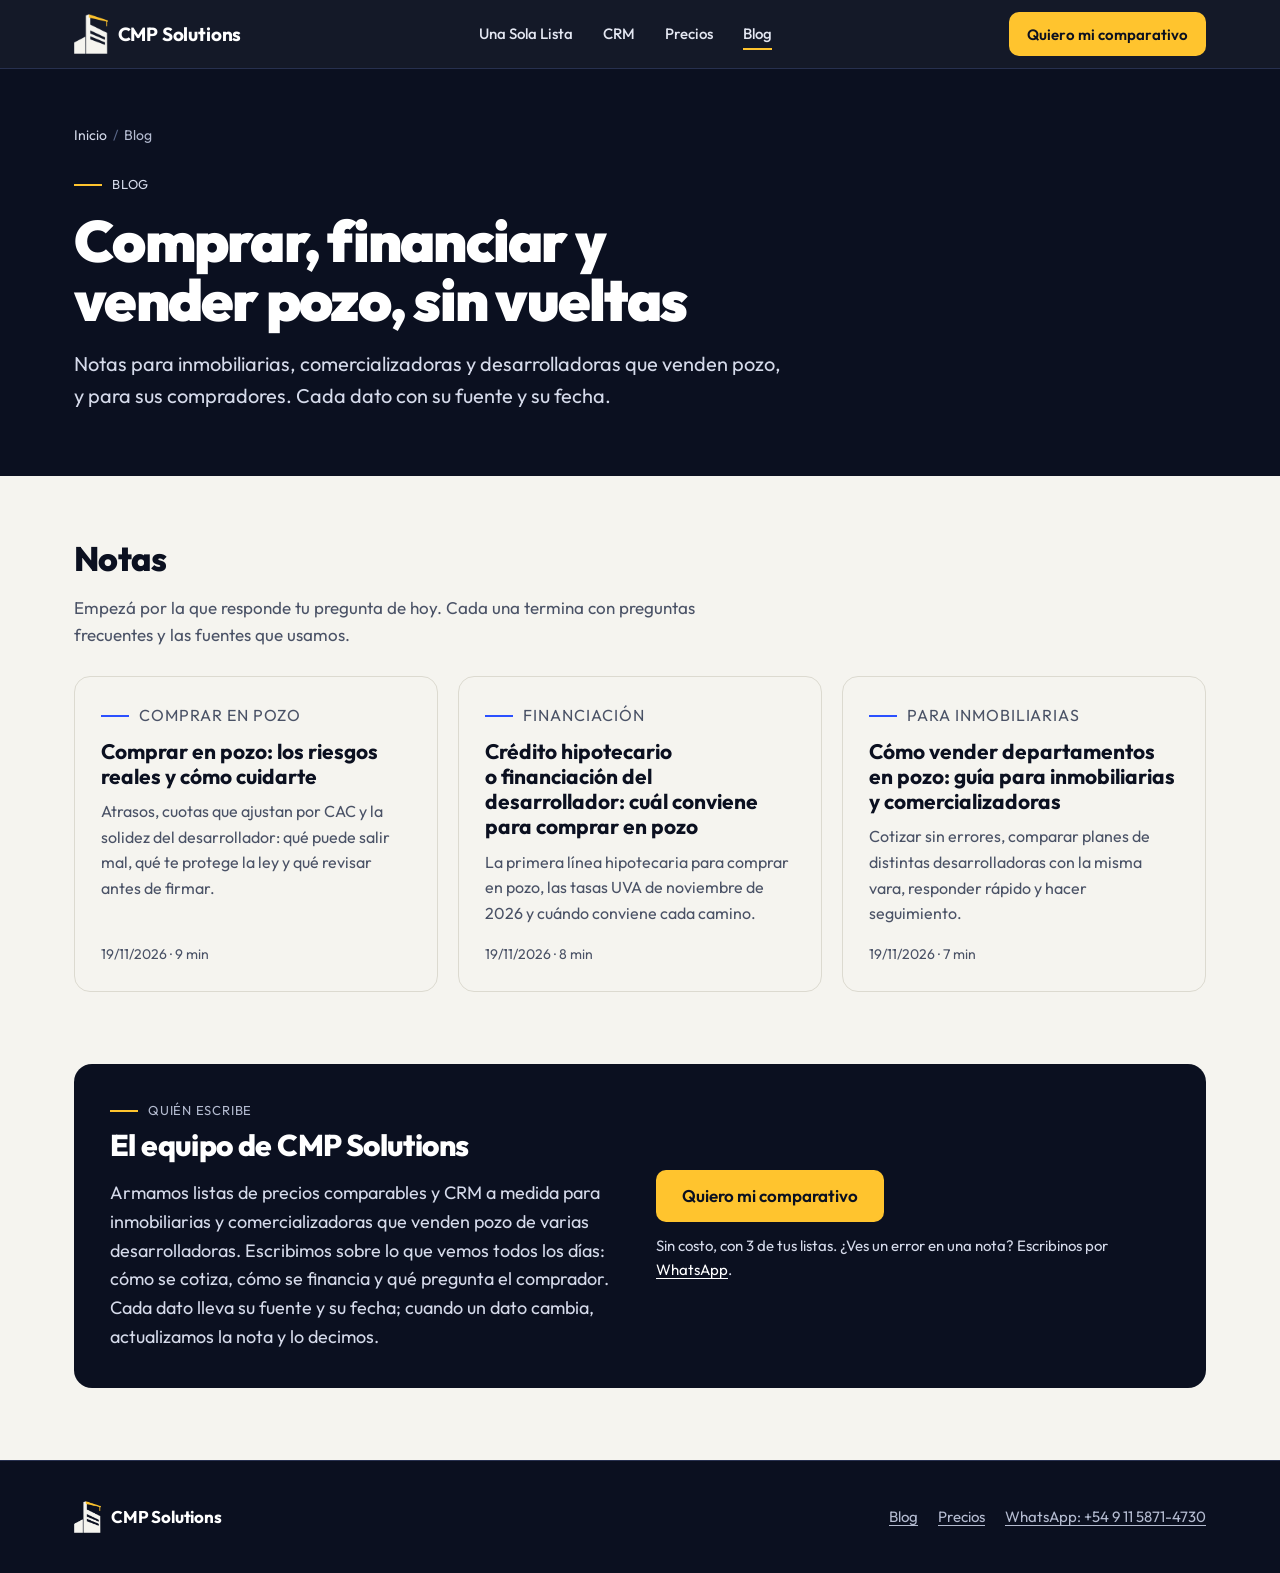
==== blog/index.html @ b529fcc7 "Blog en HTML plano, 3 notas modelo y SEO/AEO técnico - blog/: índice, hoja de estilos compartida con" ====
<!DOCTYPE html>
<html lang="es-AR">
<head>
<meta charset="utf-8">
<meta name="viewport" content="width=device-width, initial-scale=1">
<title>Blog: comprar, financiar y vender pozo | CMP Solutions</title>
<meta name="description" content="Notas sobre comprar en pozo, créditos hipotecarios, cuotas del desarrollador y cómo vender pozo. Para inmobiliarias y compradores, con fuentes y fechas.">
<link rel="canonical" href="https://cmpsolutionsio.github.io/blog/">
<meta name="robots" content="index, follow, max-image-preview:large, max-snippet:-1">
<link rel="icon" type="image/png" href="/favicon.png">
<link rel="apple-touch-icon" href="/apple-touch-icon.png">
<meta name="theme-color" content="#0B1020">
<meta property="og:type" content="website">
<meta property="og:site_name" content="CMP Solutions">
<meta property="og:locale" content="es_AR">
<meta property="og:url" content="https://cmpsolutionsio.github.io/blog/">
<meta property="og:title" content="Blog de CMP Solutions: comprar, financiar y vender pozo">
<meta property="og:description" content="Notas para inmobiliarias, comercializadoras y compradores de pozo. Con fuentes y fechas.">
<meta property="og:image" content="https://cmpsolutionsio.github.io/og.png">
<meta property="og:image:width" content="1200">
<meta property="og:image:height" content="630">
<meta property="og:image:alt" content="CMP Solutions: todo tu portfolio de pozo, comparable y al día">
<meta name="twitter:card" content="summary_large_image">
<link rel="alternate" type="text/plain" title="Resumen para modelos de lenguaje" href="/llms.txt">
<link rel="preconnect" href="https://fonts.googleapis.com">
<link rel="preconnect" href="https://fonts.gstatic.com" crossorigin>
<link href="https://fonts.googleapis.com/css2?family=Outfit:wght@300..900&display=swap" rel="stylesheet">
<link rel="stylesheet" href="/blog/blog.css">
<script type="application/ld+json">
{
  "@context": "https://schema.org",
  "@graph": [
    {
      "@type": "Organization",
      "@id": "https://cmpsolutionsio.github.io/#organization",
      "name": "CMP Solutions",
      "url": "https://cmpsolutionsio.github.io/",
      "logo": "https://cmpsolutionsio.github.io/logo.png"
    },
    {
      "@type": "Blog",
      "@id": "https://cmpsolutionsio.github.io/blog/#blog",
      "name": "Blog de CMP Solutions",
      "description": "Notas sobre comprar en pozo, créditos hipotecarios, financiación del desarrollador y cómo vender pozo.",
      "url": "https://cmpsolutionsio.github.io/blog/",
      "inLanguage": "es-AR",
      "publisher": { "@id": "https://cmpsolutionsio.github.io/#organization" },
      "blogPost": [
        { "@type": "BlogPosting", "headline": "Comprar en pozo: los riesgos reales y cómo cuidarte", "url": "https://cmpsolutionsio.github.io/blog/comprar-en-pozo-riesgos/", "datePublished": "2026-11-19" },
        { "@type": "BlogPosting", "headline": "Crédito hipotecario o financiación del desarrollador: cuál conviene para comprar en pozo", "url": "https://cmpsolutionsio.github.io/blog/credito-hipotecario-vs-financiacion-desarrollador/", "datePublished": "2026-11-19" },
        { "@type": "BlogPosting", "headline": "Cómo vender departamentos en pozo: guía para inmobiliarias y comercializadoras", "url": "https://cmpsolutionsio.github.io/blog/como-vender-departamentos-en-pozo/", "datePublished": "2026-11-19" }
      ]
    },
    {
      "@type": "BreadcrumbList",
      "itemListElement": [
        { "@type": "ListItem", "position": 1, "name": "Inicio", "item": "https://cmpsolutionsio.github.io/" },
        { "@type": "ListItem", "position": 2, "name": "Blog", "item": "https://cmpsolutionsio.github.io/blog/" }
      ]
    }
  ]
}
</script>
</head>
<body>
<a class="skip" href="#contenido">Saltar al contenido</a>

<header class="bar">
  <div class="wrap">
    <a class="logo" href="/" aria-label="CMP Solutions, inicio"><img src="/logo-claro.png" alt="" width="34" height="40"><span>CMP Solutions</span></a>
    <nav class="nav" aria-label="Secciones">
      <a href="/#usl">Una Sola Lista</a>
      <a href="/#crm">CRM</a>
      <a href="/#precios">Precios</a>
      <a href="/blog/" aria-current="page">Blog</a>
    </nav>
    <a class="btn sm" href="/#form">Quiero mi comparativo</a>
  </div>
</header>

<main id="contenido">
  <header class="top">
    <div class="wrap">
      <nav class="crumbs" aria-label="Estás en">
        <ol>
          <li><a href="/">Inicio</a></li>
          <li aria-current="page">Blog</li>
        </ol>
      </nav>
      <p class="eyebrow">Blog</p>
      <h1>Comprar, financiar y vender pozo, sin vueltas</h1>
      <p class="dek">Notas para inmobiliarias, comercializadoras y desarrolladoras que venden pozo, y para sus compradores. Cada dato con su fuente y su fecha.</p>
    </div>
  </header>

  <div class="wrap">
    <section class="list" aria-labelledby="notas">
      <h2 id="notas">Notas</h2>
      <p class="lead">Empezá por la que responde tu pregunta de hoy. Cada una termina con preguntas frecuentes y las fuentes que usamos.</p>
      <ul class="cards">
        <li class="card">
          <p class="eyebrow">Comprar en pozo</p>
          <h3><a href="/blog/comprar-en-pozo-riesgos/">Comprar en pozo: los riesgos reales y cómo cuidarte</a></h3>
          <p>Atrasos, cuotas que ajustan por CAC y la solidez del desarrollador: qué puede salir mal, qué te protege la ley y qué revisar antes de firmar.</p>
          <p class="meta"><time datetime="2026-11-19">19/11/2026</time> · 9 min</p>
        </li>
        <li class="card">
          <p class="eyebrow">Financiación</p>
          <h3><a href="/blog/credito-hipotecario-vs-financiacion-desarrollador/">Crédito hipotecario o financiación del desarrollador: cuál conviene para comprar en pozo</a></h3>
          <p>La primera línea hipotecaria para comprar en pozo, las tasas UVA de noviembre de 2026 y cuándo conviene cada camino.</p>
          <p class="meta"><time datetime="2026-11-19">19/11/2026</time> · 8 min</p>
        </li>
        <li class="card">
          <p class="eyebrow">Para inmobiliarias</p>
          <h3><a href="/blog/como-vender-departamentos-en-pozo/">Cómo vender departamentos en pozo: guía para inmobiliarias y comercializadoras</a></h3>
          <p>Cotizar sin errores, comparar planes de distintas desarrolladoras con la misma vara, responder rápido y hacer seguimiento.</p>
          <p class="meta"><time datetime="2026-11-19">19/11/2026</time> · 7 min</p>
        </li>
      </ul>
    </section>

    <section class="about" id="sobre-cmp" aria-labelledby="quien">
      <div>
        <p class="eyebrow">Quién escribe</p>
        <h2 id="quien">El equipo de CMP Solutions</h2>
        <p>Armamos listas de precios comparables y CRM a medida para inmobiliarias y comercializadoras que venden pozo de varias desarrolladoras. Escribimos sobre lo que vemos todos los días: cómo se cotiza, cómo se financia y qué pregunta el comprador. Cada dato lleva su fuente y su fecha; cuando un dato cambia, actualizamos la nota y lo decimos.</p>
      </div>
      <div>
        <a class="btn" href="/#form">Quiero mi comparativo</a>
        <p style="margin-top:12px;font-size:15px">Sin costo, con 3 de tus listas. ¿Ves un error en una nota? Escribinos por <a href="https://wa.me/5491158714730" rel="noopener" style="color:#fff">WhatsApp</a>.</p>
      </div>
    </section>
  </div>
</main>

<footer>
  <div class="wrap">
    <a class="logo" href="/" aria-label="CMP Solutions, inicio"><img src="/logo-claro.png" alt="" width="27" height="32"><span>CMP Solutions</span></a>
    <nav aria-label="Pie">
      <a href="/blog/">Blog</a>
      <a href="/#precios">Precios</a>
      <a href="https://wa.me/5491158714730" target="_blank" rel="noopener">WhatsApp: +54 9 11 5871-4730</a>
    </nav>
  </div>
</footer>
</body>
</html>
---- blog/blog.css ----
/* Blog de CMP Solutions. Mismos tokens que index.html: tinta azul, cobalto y amarillo de obra, todo en Outfit. */
:root{
  color-scheme: light;
  --ink:#0B1020; --ink2:#141B33; --line-d:#27304F; --muted-d:#B4BBD0;
  --paper:#F5F4EF; --card:#FFFFFF; --line:#DCDAD0; --muted:#4A5266;
  --blue:#2B50FF; --blue-soft:#E9EDFF; --blue-l:#93A7FF; --yellow:#FFC42E;
  --ok-bg:#DDF3E4; --ok:#14532D; --warn-bg:#FFEFC2; --warn:#6B4A00; --bad-bg:#FBD9D5; --bad:#8C1C13;
  --font:'Outfit', system-ui, -apple-system, 'Segoe UI', sans-serif;
  --wrap:1180px; --read:720px;
}
*{box-sizing:border-box}
html{scroll-behavior:smooth}
body{margin:0;background:var(--paper);color:var(--ink);font-family:var(--font);font-size:18px;line-height:1.6;-webkit-font-smoothing:antialiased}
img{max-width:100%;height:auto}
h1,h2,h3,p{margin:0}
h1,h2,h3{text-wrap:balance}
a{color:var(--blue);text-underline-offset:3px}
:focus-visible{outline:3px solid var(--yellow);outline-offset:3px;border-radius:4px}
.wrap{max-width:var(--wrap);margin:0 auto;padding:0 24px}
.sr{position:absolute;width:1px;height:1px;padding:0;margin:-1px;overflow:hidden;clip:rect(0,0,0,0);white-space:nowrap;border:0}
.skip{position:absolute;left:12px;top:-60px;z-index:100;background:var(--yellow);color:var(--ink);padding:10px 16px;border-radius:8px;font-weight:600}
.skip:focus{top:12px}
.eyebrow{font-size:13px;letter-spacing:.06em;text-transform:uppercase;color:var(--muted);display:flex;align-items:center;gap:10px;margin:0}
.eyebrow::before{content:"";width:28px;height:2px;background:var(--blue)}

/* Botones (iguales a la home) */
.btn{display:inline-flex;align-items:center;justify-content:center;gap:10px;min-height:52px;padding:0 26px;border-radius:10px;border:0;background:var(--yellow);color:var(--ink);font:600 17px var(--font);text-decoration:none;cursor:pointer;transition:transform .18s ease, box-shadow .18s ease}
.btn:hover{transform:translateY(-2px);box-shadow:0 10px 24px rgba(255,196,46,.35)}
.btn.sm{min-height:44px;padding:0 18px;font-size:15px}
.btn.line{background:transparent;color:var(--blue);border:1.5px solid var(--blue)}.btn.line:hover{box-shadow:none;background:var(--blue-soft)}

/* Barra */
.bar{position:sticky;top:0;z-index:50;background:rgba(11,16,32,.96);backdrop-filter:blur(10px);box-shadow:0 1px 0 var(--line-d)}
.bar .wrap{height:68px;display:flex;align-items:center;justify-content:space-between;gap:24px}
.logo{display:flex;align-items:center;gap:10px;color:#fff;text-decoration:none;min-height:44px}
.logo img{height:40px;width:auto;display:block}
.logo span{font:700 19px var(--font);letter-spacing:-.01em;white-space:nowrap}
.nav{display:flex;gap:30px}
.nav a{color:#E4E7F2;text-decoration:none;font-size:15px;font-weight:500;padding:12px 0;position:relative}
.nav a::after{content:"";position:absolute;left:0;right:0;bottom:8px;height:2px;background:var(--yellow);transform:scaleX(0);transform-origin:left;transition:transform .2s ease}
.nav a:hover::after,.nav a[aria-current="page"]::after{transform:scaleX(1)}

/* Cabecera oscura (índice y notas) */
.top{background:var(--ink);color:#fff;padding:56px 0 64px}
.top .eyebrow{color:#D5DAEA}.top .eyebrow::before{background:var(--yellow)}
.crumbs{font-size:14px;color:var(--muted-d);margin-bottom:28px}
.crumbs ol{list-style:none;margin:0;padding:0;display:flex;flex-wrap:wrap;gap:6px}
.crumbs li+li::before{content:"/";margin-right:6px;color:#5A6788}
.crumbs a{color:#D5DAEA;text-decoration:none}.crumbs a:hover{text-decoration:underline}
.top h1{font-weight:900;font-size:clamp(34px,5vw,58px);line-height:1.02;letter-spacing:-.03em;margin:16px 0 18px;max-width:20em}
.dek{font-size:20px;color:#D5DAEA;max-width:36em}
.byline{display:flex;flex-wrap:wrap;gap:6px 18px;margin-top:26px;font-size:15px;color:var(--muted-d)}
.byline strong{color:#fff;font-weight:600}

/* Cuerpo de la nota */
.post{display:grid;grid-template-columns:minmax(0,var(--read)) 260px;gap:64px;justify-content:center;padding:56px 24px 24px;max-width:var(--wrap);margin:0 auto}
.toc{position:sticky;top:96px;align-self:start;font-size:15px;border-left:2px solid var(--line);padding-left:18px}
.toc p{font-weight:700;margin-bottom:10px}
.toc ol{margin:0;padding-left:18px;display:flex;flex-direction:column;gap:8px;color:var(--muted)}
.toc a{color:var(--muted);text-decoration:none}.toc a:hover{color:var(--blue);text-decoration:underline}
.body > *+*{margin-top:20px}
.body h2{font-weight:800;font-size:clamp(26px,3vw,34px);line-height:1.12;letter-spacing:-.02em;margin-top:56px;scroll-margin-top:96px}
.body h3{font-weight:700;font-size:21px;line-height:1.25;margin-top:32px}
.body p,.body li{color:#262C3D}
.body ul,.body ol{padding-left:24px;display:flex;flex-direction:column;gap:10px}
.body strong{color:var(--ink)}
.answer{background:var(--card);border:1px solid var(--line);border-left:5px solid var(--yellow);border-radius:12px;padding:22px 24px}
.answer .eyebrow{margin-bottom:8px}
.answer p:last-child{font-size:19px;color:var(--ink)}
.box{border-radius:14px;padding:24px 26px}
.box > *+*{margin-top:12px}
.box.pro{background:var(--blue-soft);border:1px solid #C9D3FF}
.box.pro .eyebrow{color:#1A33B8}
.box.warn{background:var(--warn-bg);border:1px solid #F0D68A;font-size:16px}
.box.warn p{color:#3A3F4E}
.tbl{overflow-x:auto;border:1px solid var(--line);border-radius:12px;background:var(--card)}
table{border-collapse:collapse;width:100%;font-size:15.5px;min-width:560px}
caption{caption-side:bottom;text-align:left;padding:12px 16px;font-size:14px;color:var(--muted)}
th,td{text-align:left;vertical-align:top;padding:12px 16px;border-top:1px solid #ECEBE4}
thead th{border-top:0;background:var(--ink);color:#fff;font-weight:600;font-size:14px}
thead th:first-child{border-top-left-radius:11px}thead th:last-child{border-top-right-radius:11px}
tbody th{font-weight:600}
td.n,th.n{text-align:right;font-variant-numeric:tabular-nums;white-space:nowrap}
.tag{font-size:12px;border:1px solid var(--line);border-radius:4px;padding:2px 8px;color:var(--muted);white-space:nowrap}
.check{list-style:none;padding:0 !important;counter-reset:c}
.check li{counter-increment:c;display:grid;grid-template-columns:40px 1fr;gap:4px 12px;padding:14px 0;border-top:1px solid var(--line)}
.check li::before{content:counter(c);grid-row:span 2;font:900 30px/1 var(--font);color:var(--blue)}
.check li strong{display:block}
.faq h2{margin-bottom:8px}
details{border-top:1px solid #C9C7BC}
details:last-of-type{border-bottom:1px solid #C9C7BC}
summary{min-height:60px;display:flex;align-items:center;justify-content:space-between;gap:16px;font-weight:600;cursor:pointer;list-style:none;padding:8px 0}
summary::-webkit-details-marker{display:none}
summary i{font-style:normal;font-size:26px;line-height:1;color:var(--blue);transition:transform .2s ease;flex:none}
details[open] summary i{transform:rotate(45deg)}
details p{padding-bottom:20px}
.sources ol{font-size:15.5px;gap:12px}
.sources li{color:var(--muted)}
.sources a{word-break:break-word}
.method{font-size:15px;color:var(--muted)}

/* CTA al comparativo */
.cta{background:var(--ink);color:#fff;border-radius:18px;padding:32px;display:flex;flex-direction:column;gap:14px;margin-top:48px !important}
.cta .eyebrow{color:var(--muted-d)}.cta .eyebrow::before{background:var(--yellow)}
.cta h2{margin:0 !important;font-size:clamp(24px,2.6vw,30px);color:#fff}
.cta p{color:#D5DAEA !important}
.cta .btn{align-self:flex-start}
.cta small{font-size:14px;color:var(--muted-d)}

/* Seguí leyendo e índice */
.more{background:var(--card);border-top:1px solid var(--line);padding:56px 0 72px;margin-top:56px}
.more h2{font-weight:800;font-size:clamp(26px,3vw,34px);letter-spacing:-.02em;margin-bottom:28px}
.cards{display:grid;grid-template-columns:repeat(auto-fit,minmax(min(300px,100%),1fr));gap:20px;list-style:none;margin:0;padding:0}
.card{background:var(--paper);border:1px solid var(--line);border-radius:16px;padding:26px;display:flex;flex-direction:column;gap:10px;position:relative;transition:transform .2s ease, box-shadow .2s ease, border-color .2s ease}
.card:hover{transform:translateY(-4px);box-shadow:0 18px 40px rgba(11,16,32,.1);border-color:var(--ink)}
.card h3{font-weight:700;font-size:21px;line-height:1.2}
.card h3 a{color:var(--ink);text-decoration:none}
.card h3 a::after{content:"";position:absolute;inset:0;border-radius:16px}
.card p{font-size:16px;color:var(--muted)}
.card .meta{font-size:14px;color:var(--muted);margin-top:auto;padding-top:6px}
.list{padding:56px 0 24px}
.list h2{font-weight:800;font-size:clamp(26px,3vw,34px);letter-spacing:-.02em;margin-bottom:8px}
.list .lead{font-size:17px;color:var(--muted);margin-bottom:28px;max-width:40em}
.list + .list{padding-top:32px}
.about{display:grid;grid-template-columns:repeat(auto-fit,minmax(min(320px,100%),1fr));gap:32px;align-items:center;background:var(--ink);color:#D5DAEA;border-radius:18px;padding:36px;margin:48px 0 72px}
.about h2{color:#fff;font-weight:800;font-size:clamp(24px,2.6vw,30px);letter-spacing:-.02em;margin-bottom:10px}
.about .eyebrow{color:var(--muted-d)}.about .eyebrow::before{background:var(--yellow)}

/* Pie */
footer{background:var(--ink);color:var(--muted-d);font-size:15px;border-top:1px solid var(--line-d);padding:28px 0}
footer .wrap{display:flex;justify-content:space-between;gap:16px 32px;flex-wrap:wrap;align-items:center}
footer a{color:var(--muted-d);padding:12px 0;display:inline-block}
footer nav{display:flex;flex-wrap:wrap;gap:4px 20px}
footer .logo img{height:32px}
footer .logo span{font-size:17px}

@media (max-width:1000px){
  .post{grid-template-columns:minmax(0,1fr);gap:0;padding-top:40px}
  .toc{display:none}
}
@media (max-width:760px){
  body{font-size:17px}
  .nav{display:none}
  .top{padding:40px 0 48px}
  .dek{font-size:18px}
  .cta,.about{padding:24px}
  .box{padding:20px}
}
@media (max-width:420px){
  .bar .btn{display:none}
}
@media (prefers-reduced-motion:reduce){
  html{scroll-behavior:auto}
  *,*::before,*::after{animation:none !important;transition:none !important}
}
@media print{
  .bar,.toc,.cta,.more,footer,.skip{display:none !important}
  body{background:#fff;font-size:12pt}
  .top{background:#fff;color:var(--ink);padding:0 0 12pt}
  .top .dek,.byline,.crumbs a{color:var(--muted)}
  .post{display:block;padding:0}
}
.ref{font-size:.72em;vertical-align:super;line-height:0;text-decoration:none;margin-left:1px}
.ref:hover{text-decoration:underline}
.tbl.nums th,.tbl.nums td{white-space:nowrap}
tbody th small{display:block;font-weight:400;font-size:13.5px;color:var(--muted)}
/* Tablas apiladas en el celular: cada fila pasa a ser una tarjeta */
@media (max-width:600px){
  table.stack{min-width:0}
  table.stack thead{display:none}
  table.stack tr{display:block;padding:14px 16px;border-top:1px solid #ECEBE4}
  table.stack tr:first-child{border-top:0}
  table.stack tbody th,table.stack td{display:block;border:0;padding:3px 0;text-align:left;white-space:normal}
  table.stack tbody th{font-size:16.5px;padding-bottom:6px}
  table.stack td::before{content:attr(data-label);display:block;font-size:13px;font-weight:600;color:var(--muted)}
  table.stack td.empty{display:none}
}
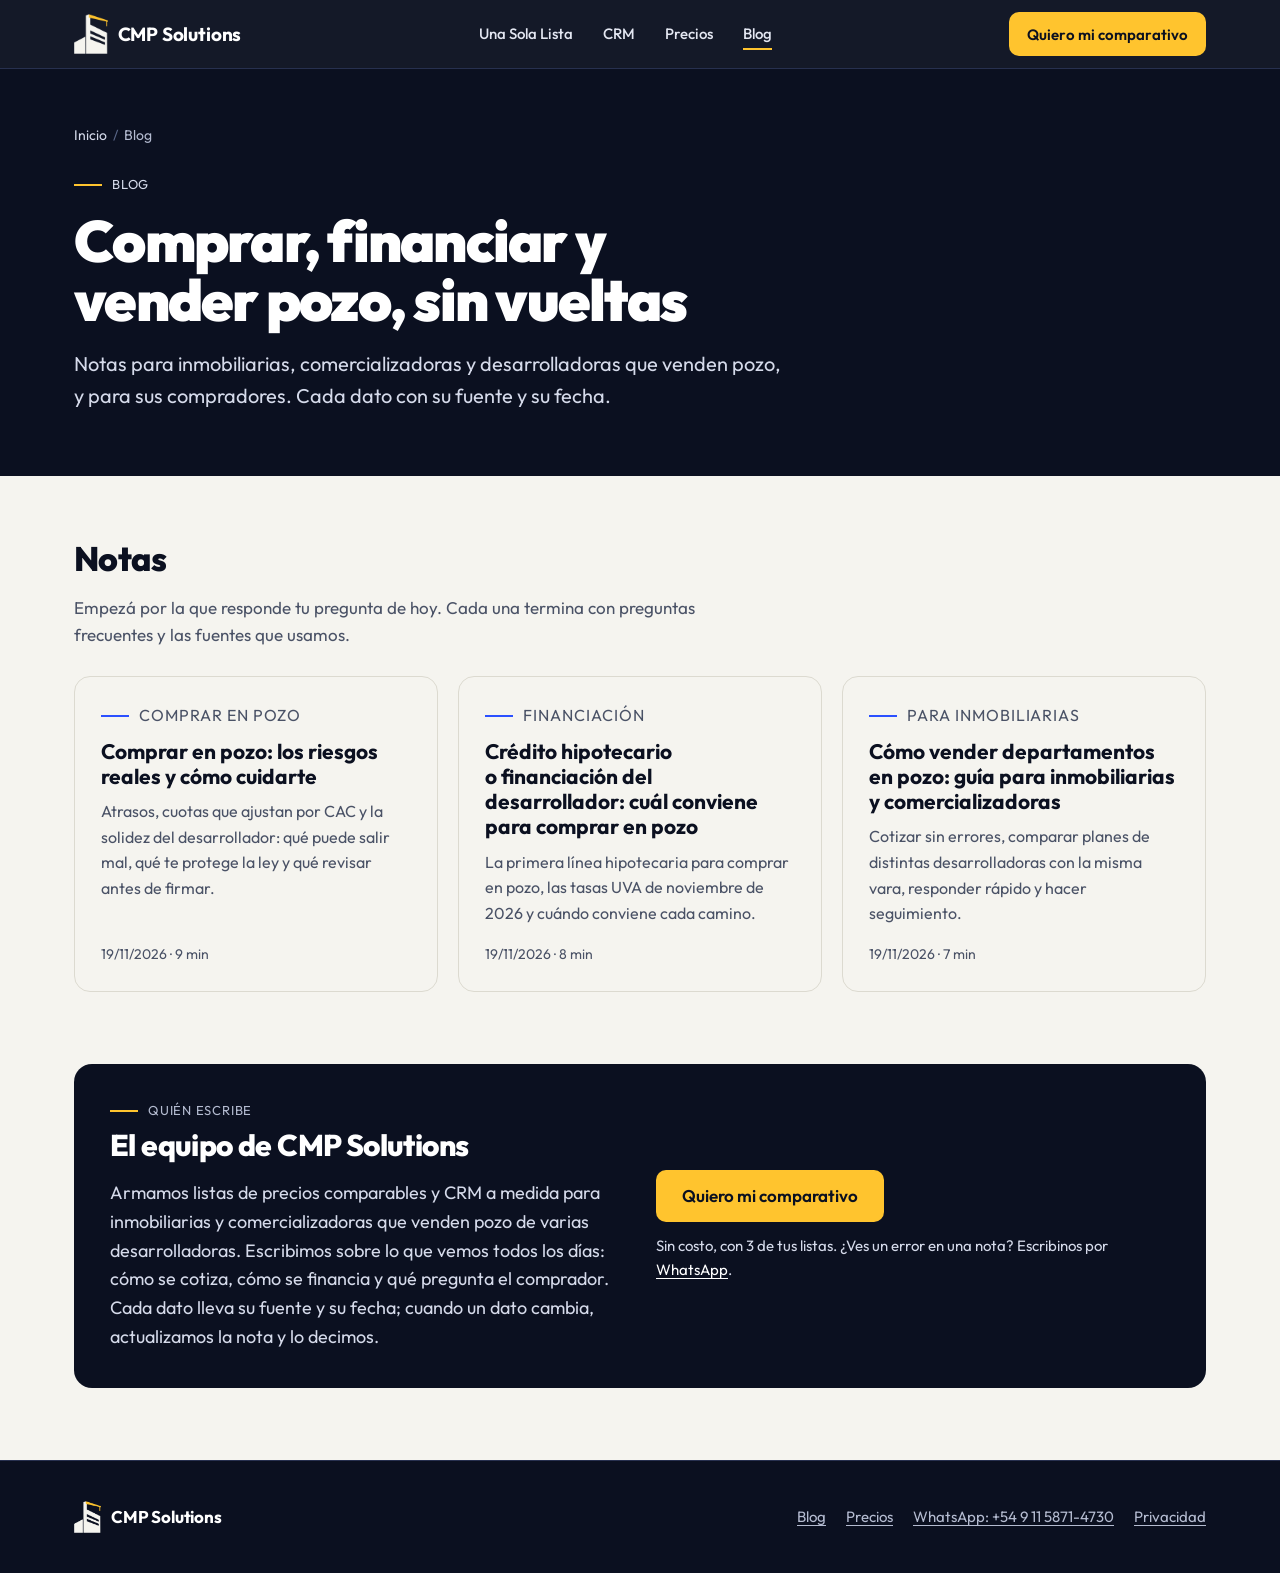
==== commit d05f0eff: "Blog: analítica GA4, link a Privacidad y pie alineado con la rama de analítica - Cada página del blo" ====
--- a/blog/index.html
+++ b/blog/index.html
@@ -26,6 +26,8 @@
 <link rel="preconnect" href="https://fonts.gstatic.com" crossorigin>
 <link href="https://fonts.googleapis.com/css2?family=Outfit:wght@300..900&display=swap" rel="stylesheet">
 <link rel="stylesheet" href="/blog/blog.css">
+<!-- Analítica: GA4. Qué se mide y cómo, en analitica.js y _docs/plan-de-medicion.md -->
+<script src="/analitica.js" defer></script>
 <script type="application/ld+json">
 {
   "@context": "https://schema.org",
@@ -140,6 +142,7 @@
       <a href="/blog/">Blog</a>
       <a href="/#precios">Precios</a>
       <a href="https://wa.me/5491158714730" target="_blank" rel="noopener">WhatsApp: +54 9 11 5871-4730</a>
+      <a href="/privacidad.html">Privacidad</a>
     </nav>
   </div>
 </footer>
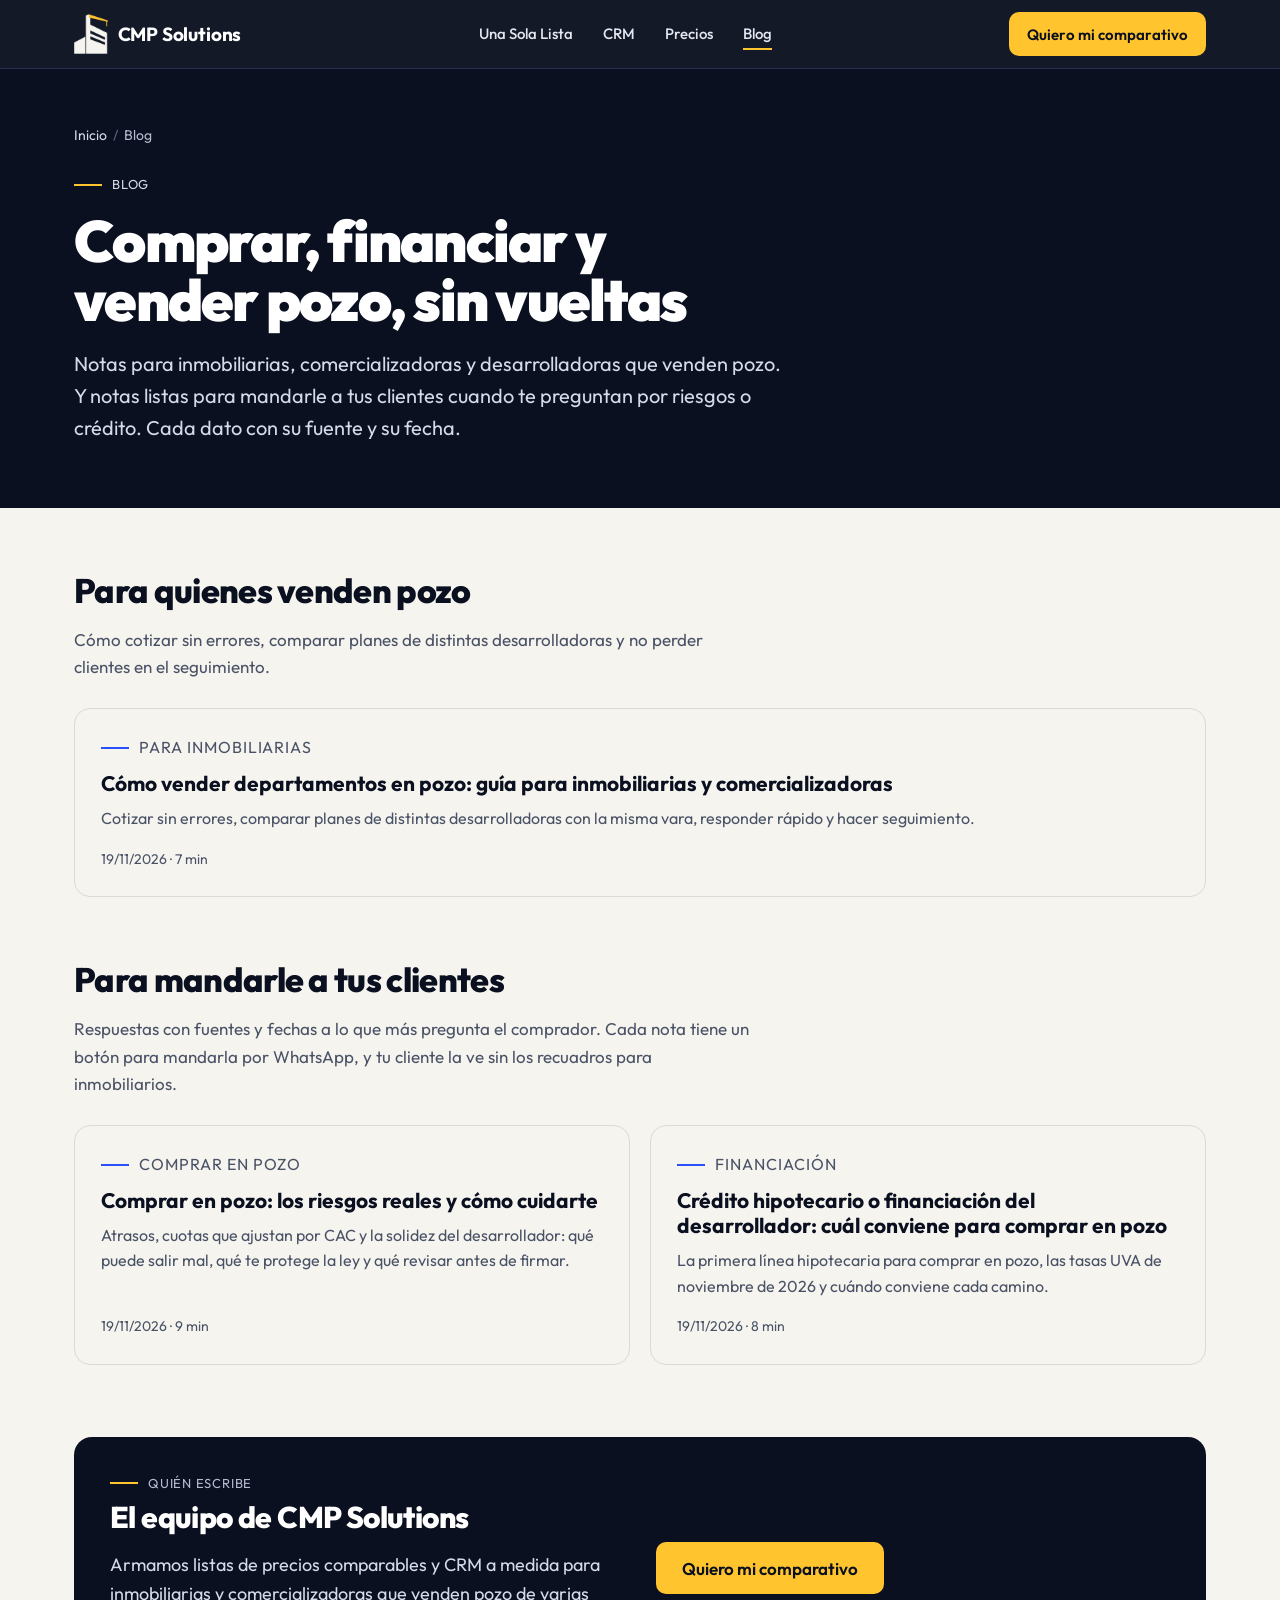
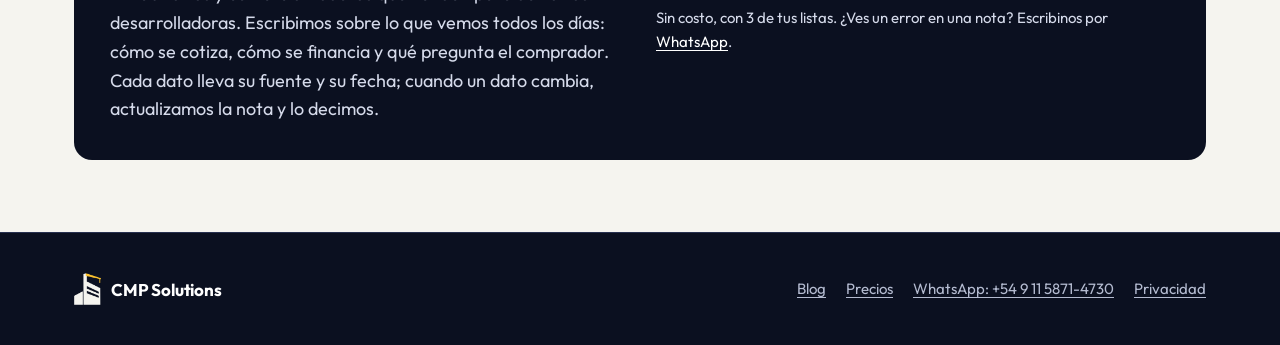
==== commit 885f181c: "Blog orientado a quienes venden: notas para mandar al cliente - Las notas para compradores tienen ar" ====
--- a/blog/index.html
+++ b/blog/index.html
@@ -4,7 +4,7 @@
 <meta charset="utf-8">
 <meta name="viewport" content="width=device-width, initial-scale=1">
 <title>Blog: comprar, financiar y vender pozo | CMP Solutions</title>
-<meta name="description" content="Notas sobre comprar en pozo, créditos hipotecarios, cuotas del desarrollador y cómo vender pozo. Para inmobiliarias y compradores, con fuentes y fechas.">
+<meta name="description" content="Notas para inmobiliarias y comercializadoras que venden pozo: cómo cotizar, comparar planes y hacer seguimiento. Y notas para mandarle a tus clientes.">
 <link rel="canonical" href="https://cmpsolutionsio.github.io/blog/">
 <meta name="robots" content="index, follow, max-image-preview:large, max-snippet:-1">
 <link rel="icon" type="image/png" href="/favicon.png">
@@ -15,7 +15,7 @@
 <meta property="og:locale" content="es_AR">
 <meta property="og:url" content="https://cmpsolutionsio.github.io/blog/">
 <meta property="og:title" content="Blog de CMP Solutions: comprar, financiar y vender pozo">
-<meta property="og:description" content="Notas para inmobiliarias, comercializadoras y compradores de pozo. Con fuentes y fechas.">
+<meta property="og:description" content="Notas para quienes venden pozo, y notas con fuentes y fechas para mandarle a tus clientes.">
 <meta property="og:image" content="https://cmpsolutionsio.github.io/og.png">
 <meta property="og:image:width" content="1200">
 <meta property="og:image:height" content="630">
@@ -43,7 +43,7 @@
       "@type": "Blog",
       "@id": "https://cmpsolutionsio.github.io/blog/#blog",
       "name": "Blog de CMP Solutions",
-      "description": "Notas sobre comprar en pozo, créditos hipotecarios, financiación del desarrollador y cómo vender pozo.",
+      "description": "Notas para inmobiliarias y comercializadoras que venden pozo, y notas para mandarle a sus clientes.",
       "url": "https://cmpsolutionsio.github.io/blog/",
       "inLanguage": "es-AR",
       "publisher": { "@id": "https://cmpsolutionsio.github.io/#organization" },
@@ -91,14 +91,27 @@
       </nav>
       <p class="eyebrow">Blog</p>
       <h1>Comprar, financiar y vender pozo, sin vueltas</h1>
-      <p class="dek">Notas para inmobiliarias, comercializadoras y desarrolladoras que venden pozo, y para sus compradores. Cada dato con su fuente y su fecha.</p>
+      <p class="dek">Notas para inmobiliarias, comercializadoras y desarrolladoras que venden pozo. Y notas listas para mandarle a tus clientes cuando te preguntan por riesgos o crédito. Cada dato con su fuente y su fecha.</p>
     </div>
   </header>
 
   <div class="wrap">
-    <section class="list" aria-labelledby="notas">
-      <h2 id="notas">Notas</h2>
-      <p class="lead">Empezá por la que responde tu pregunta de hoy. Cada una termina con preguntas frecuentes y las fuentes que usamos.</p>
+    <section class="list" aria-labelledby="vender">
+      <h2 id="vender">Para quienes venden pozo</h2>
+      <p class="lead">Cómo cotizar sin errores, comparar planes de distintas desarrolladoras y no perder clientes en el seguimiento.</p>
+      <ul class="cards">
+        <li class="card">
+          <p class="eyebrow">Para inmobiliarias</p>
+          <h3><a href="/blog/como-vender-departamentos-en-pozo/">Cómo vender departamentos en pozo: guía para inmobiliarias y comercializadoras</a></h3>
+          <p>Cotizar sin errores, comparar planes de distintas desarrolladoras con la misma vara, responder rápido y hacer seguimiento.</p>
+          <p class="meta"><time datetime="2026-11-19">19/11/2026</time> · 7 min</p>
+        </li>
+      </ul>
+    </section>
+
+    <section class="list" aria-labelledby="clientes">
+      <h2 id="clientes">Para mandarle a tus clientes</h2>
+      <p class="lead">Respuestas con fuentes y fechas a lo que más pregunta el comprador. Cada nota tiene un botón para mandarla por WhatsApp, y tu cliente la ve sin los recuadros para inmobiliarios.</p>
       <ul class="cards">
         <li class="card">
           <p class="eyebrow">Comprar en pozo</p>
@@ -111,12 +124,6 @@
           <h3><a href="/blog/credito-hipotecario-vs-financiacion-desarrollador/">Crédito hipotecario o financiación del desarrollador: cuál conviene para comprar en pozo</a></h3>
           <p>La primera línea hipotecaria para comprar en pozo, las tasas UVA de noviembre de 2026 y cuándo conviene cada camino.</p>
           <p class="meta"><time datetime="2026-11-19">19/11/2026</time> · 8 min</p>
-        </li>
-        <li class="card">
-          <p class="eyebrow">Para inmobiliarias</p>
-          <h3><a href="/blog/como-vender-departamentos-en-pozo/">Cómo vender departamentos en pozo: guía para inmobiliarias y comercializadoras</a></h3>
-          <p>Cotizar sin errores, comparar planes de distintas desarrolladoras con la misma vara, responder rápido y hacer seguimiento.</p>
-          <p class="meta"><time datetime="2026-11-19">19/11/2026</time> · 7 min</p>
         </li>
       </ul>
     </section>
--- a/blog/blog.css
+++ b/blog/blog.css
@@ -175,3 +175,7 @@
   table.stack td::before{content:attr(data-label);display:block;font-size:13px;font-weight:600;color:var(--muted)}
   table.stack td.empty{display:none}
 }
+/* Notas para mandarle al cliente: botón de WhatsApp y recuadros que el cliente no ve si llega por el link compartido */
+.btn.wa{background:#0E7A3A;color:#fff}.btn.wa:hover{box-shadow:0 10px 24px rgba(14,122,58,.3)}
+.box .btn{margin-top:16px}
+.compartida .para-broker,.compartida .bar .btn{display:none !important}
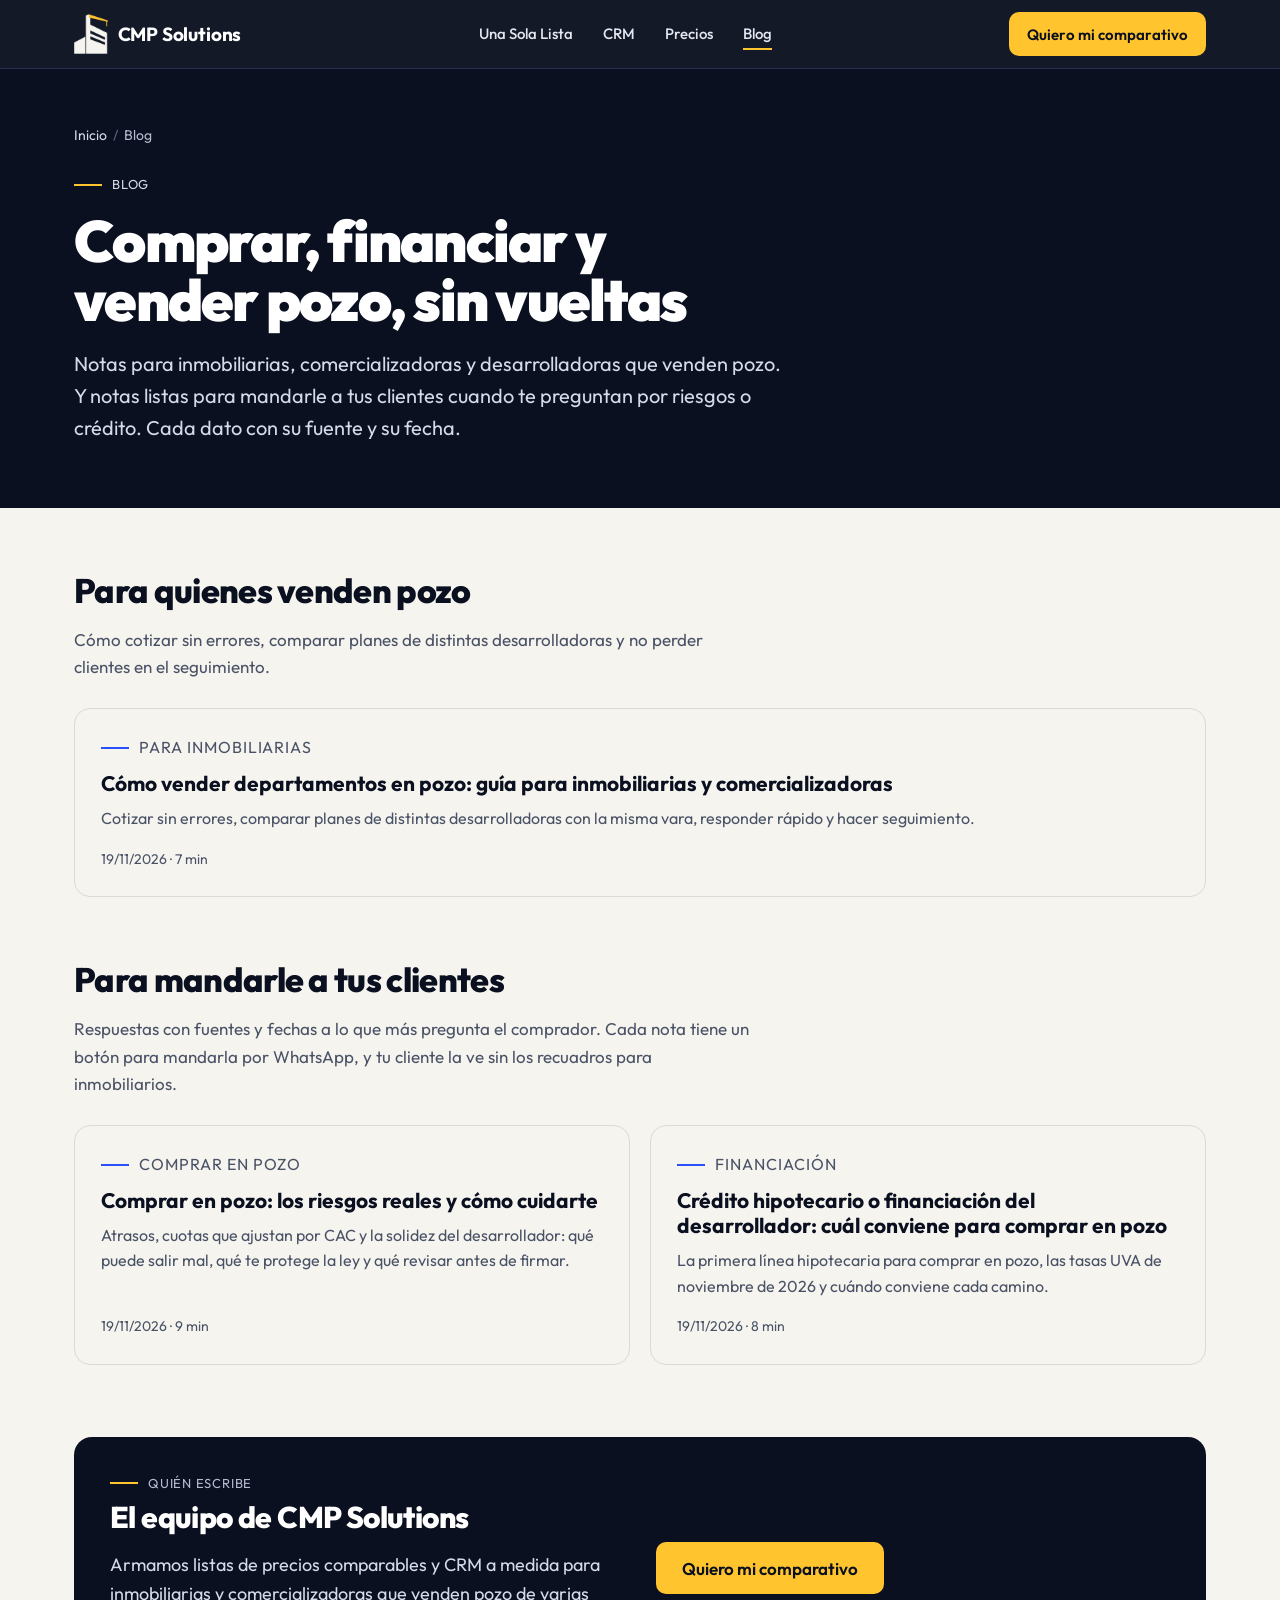
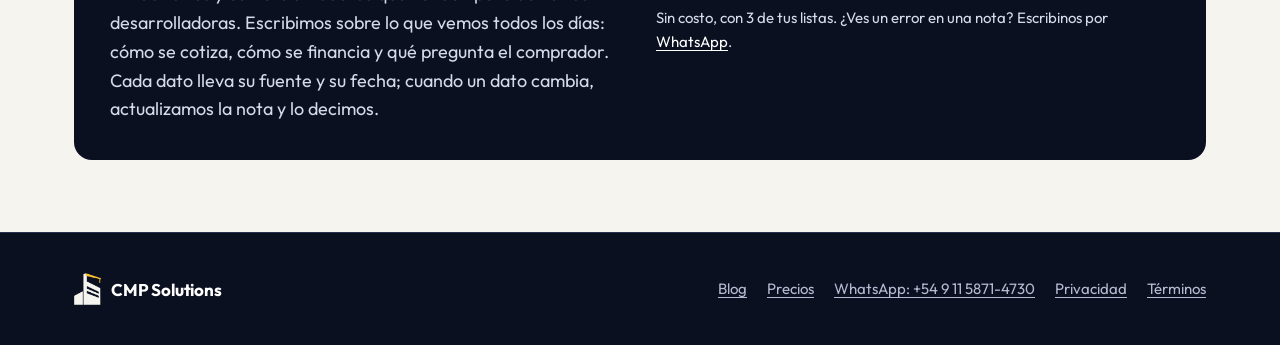
==== commit 288850b8: "Home con sección del blog y página de Términos y condiciones - index.html: sección "Para vender mejo" ====
--- a/blog/index.html
+++ b/blog/index.html
@@ -150,6 +150,7 @@
       <a href="/#precios">Precios</a>
       <a href="https://wa.me/5491158714730" target="_blank" rel="noopener">WhatsApp: +54 9 11 5871-4730</a>
       <a href="/privacidad.html">Privacidad</a>
+      <a href="/terminos.html">Términos</a>
     </nav>
   </div>
 </footer>
--- a/blog/blog.css
+++ b/blog/blog.css
@@ -179,3 +179,5 @@
 .btn.wa{background:#0E7A3A;color:#fff}.btn.wa:hover{box-shadow:0 10px 24px rgba(14,122,58,.3)}
 .box .btn{margin-top:16px}
 .compartida .para-broker,.compartida .bar .btn{display:none !important}
+/* Dato que falta completar (páginas legales) */
+.ph{background:var(--warn-bg);color:var(--warn);border-radius:4px;padding:1px 6px;font-weight:600}
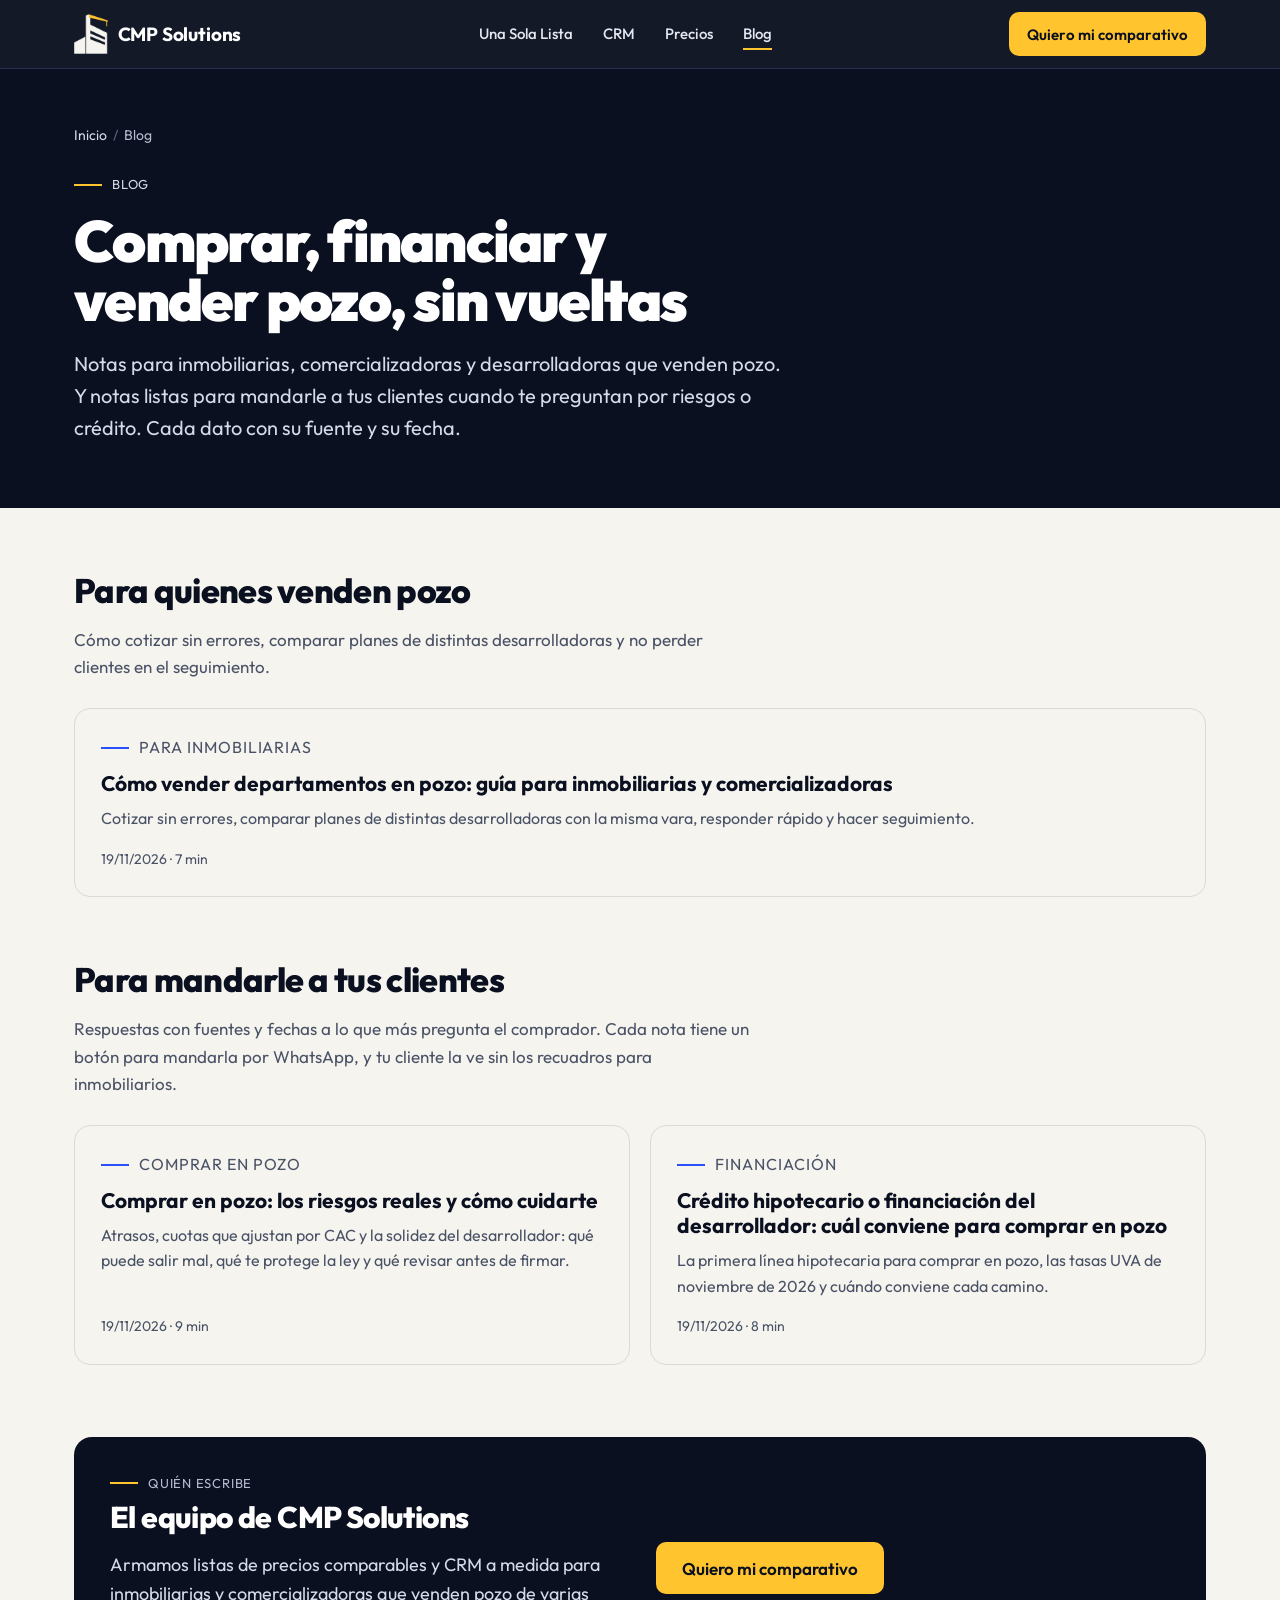
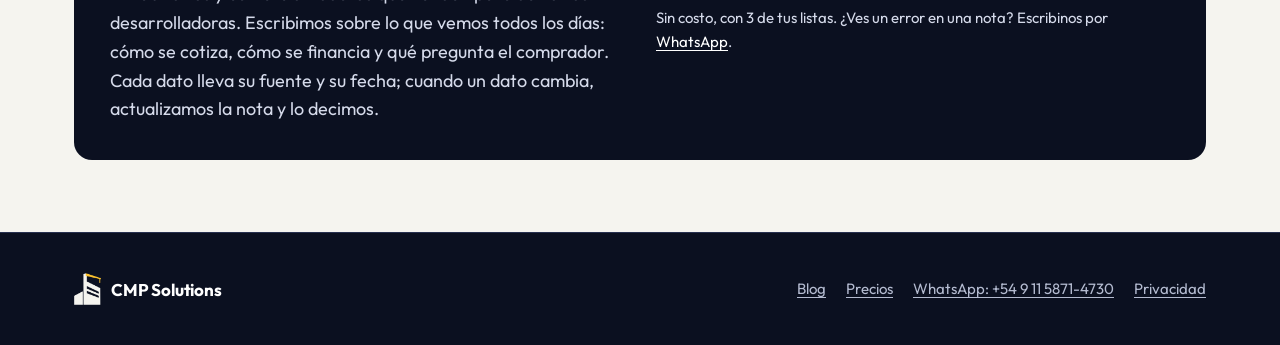
==== commit fc758f64: "Dominio cmpsolutions.info, sección del blog en la home y mail de contacto - cmpsolutionsio.github.io" ====
--- a/blog/index.html
+++ b/blog/index.html
@@ -5,7 +5,7 @@
 <meta name="viewport" content="width=device-width, initial-scale=1">
 <title>Blog: comprar, financiar y vender pozo | CMP Solutions</title>
 <meta name="description" content="Notas para inmobiliarias y comercializadoras que venden pozo: cómo cotizar, comparar planes y hacer seguimiento. Y notas para mandarle a tus clientes.">
-<link rel="canonical" href="https://cmpsolutionsio.github.io/blog/">
+<link rel="canonical" href="https://cmpsolutions.info/blog/">
 <meta name="robots" content="index, follow, max-image-preview:large, max-snippet:-1">
 <link rel="icon" type="image/png" href="/favicon.png">
 <link rel="apple-touch-icon" href="/apple-touch-icon.png">
@@ -13,10 +13,10 @@
 <meta property="og:type" content="website">
 <meta property="og:site_name" content="CMP Solutions">
 <meta property="og:locale" content="es_AR">
-<meta property="og:url" content="https://cmpsolutionsio.github.io/blog/">
+<meta property="og:url" content="https://cmpsolutions.info/blog/">
 <meta property="og:title" content="Blog de CMP Solutions: comprar, financiar y vender pozo">
 <meta property="og:description" content="Notas para quienes venden pozo, y notas con fuentes y fechas para mandarle a tus clientes.">
-<meta property="og:image" content="https://cmpsolutionsio.github.io/og.png">
+<meta property="og:image" content="https://cmpsolutions.info/og.png">
 <meta property="og:image:width" content="1200">
 <meta property="og:image:height" content="630">
 <meta property="og:image:alt" content="CMP Solutions: todo tu portfolio de pozo, comparable y al día">
@@ -34,30 +34,30 @@
   "@graph": [
     {
       "@type": "Organization",
-      "@id": "https://cmpsolutionsio.github.io/#organization",
+      "@id": "https://cmpsolutions.info/#organization",
       "name": "CMP Solutions",
-      "url": "https://cmpsolutionsio.github.io/",
-      "logo": "https://cmpsolutionsio.github.io/logo.png"
+      "url": "https://cmpsolutions.info/",
+      "logo": "https://cmpsolutions.info/logo.png"
     },
     {
       "@type": "Blog",
-      "@id": "https://cmpsolutionsio.github.io/blog/#blog",
+      "@id": "https://cmpsolutions.info/blog/#blog",
       "name": "Blog de CMP Solutions",
       "description": "Notas para inmobiliarias y comercializadoras que venden pozo, y notas para mandarle a sus clientes.",
-      "url": "https://cmpsolutionsio.github.io/blog/",
+      "url": "https://cmpsolutions.info/blog/",
       "inLanguage": "es-AR",
-      "publisher": { "@id": "https://cmpsolutionsio.github.io/#organization" },
+      "publisher": { "@id": "https://cmpsolutions.info/#organization" },
       "blogPost": [
-        { "@type": "BlogPosting", "headline": "Comprar en pozo: los riesgos reales y cómo cuidarte", "url": "https://cmpsolutionsio.github.io/blog/comprar-en-pozo-riesgos/", "datePublished": "2026-11-19" },
-        { "@type": "BlogPosting", "headline": "Crédito hipotecario o financiación del desarrollador: cuál conviene para comprar en pozo", "url": "https://cmpsolutionsio.github.io/blog/credito-hipotecario-vs-financiacion-desarrollador/", "datePublished": "2026-11-19" },
-        { "@type": "BlogPosting", "headline": "Cómo vender departamentos en pozo: guía para inmobiliarias y comercializadoras", "url": "https://cmpsolutionsio.github.io/blog/como-vender-departamentos-en-pozo/", "datePublished": "2026-11-19" }
+        { "@type": "BlogPosting", "headline": "Comprar en pozo: los riesgos reales y cómo cuidarte", "url": "https://cmpsolutions.info/blog/comprar-en-pozo-riesgos/", "datePublished": "2026-11-19" },
+        { "@type": "BlogPosting", "headline": "Crédito hipotecario o financiación del desarrollador: cuál conviene para comprar en pozo", "url": "https://cmpsolutions.info/blog/credito-hipotecario-vs-financiacion-desarrollador/", "datePublished": "2026-11-19" },
+        { "@type": "BlogPosting", "headline": "Cómo vender departamentos en pozo: guía para inmobiliarias y comercializadoras", "url": "https://cmpsolutions.info/blog/como-vender-departamentos-en-pozo/", "datePublished": "2026-11-19" }
       ]
     },
     {
       "@type": "BreadcrumbList",
       "itemListElement": [
-        { "@type": "ListItem", "position": 1, "name": "Inicio", "item": "https://cmpsolutionsio.github.io/" },
-        { "@type": "ListItem", "position": 2, "name": "Blog", "item": "https://cmpsolutionsio.github.io/blog/" }
+        { "@type": "ListItem", "position": 1, "name": "Inicio", "item": "https://cmpsolutions.info/" },
+        { "@type": "ListItem", "position": 2, "name": "Blog", "item": "https://cmpsolutions.info/blog/" }
       ]
     }
   ]
@@ -150,7 +150,6 @@
       <a href="/#precios">Precios</a>
       <a href="https://wa.me/5491158714730" target="_blank" rel="noopener">WhatsApp: +54 9 11 5871-4730</a>
       <a href="/privacidad.html">Privacidad</a>
-      <a href="/terminos.html">Términos</a>
     </nav>
   </div>
 </footer>
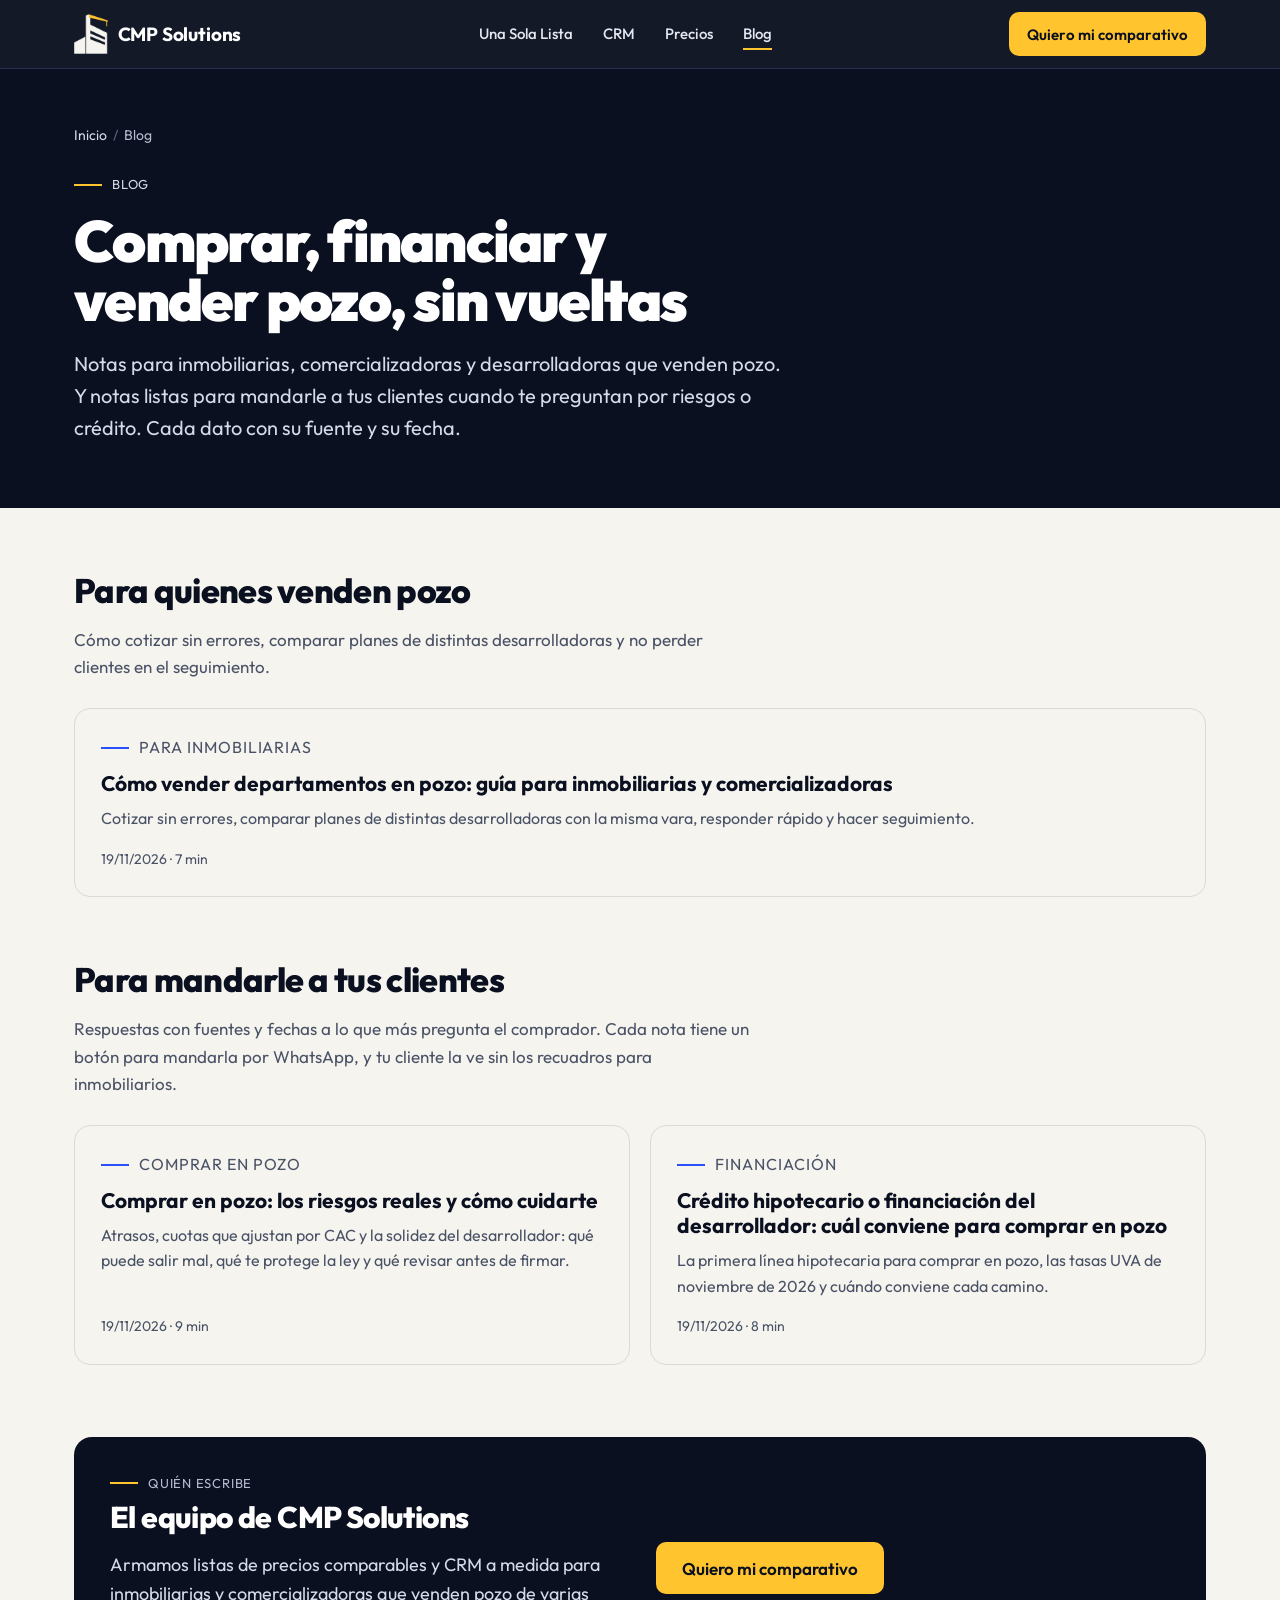
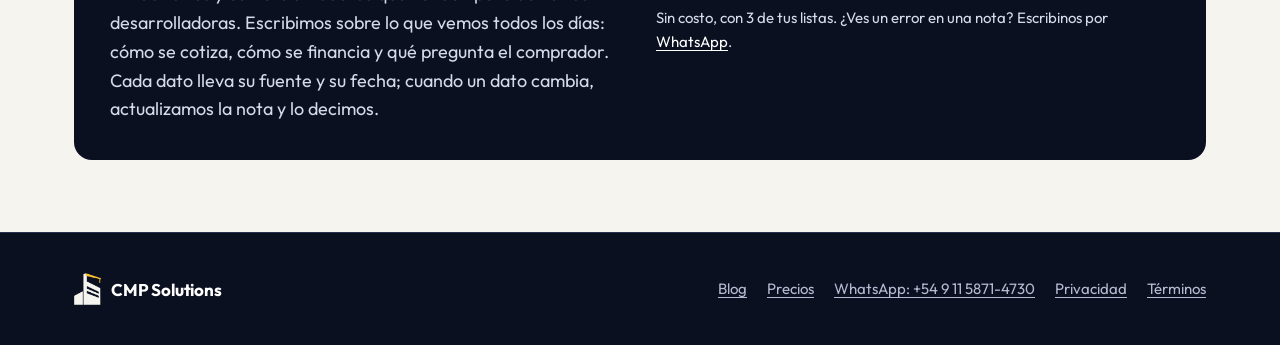
==== commit 87467ed2: "Merge 5287c578502cb0bf6667cf03e3d3f5f6dd459f0c into 32d11264b2b07d457fb8127f408650935233bd35" ====
--- a/blog/index.html
+++ b/blog/index.html
@@ -150,6 +150,7 @@
       <a href="/#precios">Precios</a>
       <a href="https://wa.me/5491158714730" target="_blank" rel="noopener">WhatsApp: +54 9 11 5871-4730</a>
       <a href="/privacidad.html">Privacidad</a>
+      <a href="/terminos.html">Términos</a>
     </nav>
   </div>
 </footer>
